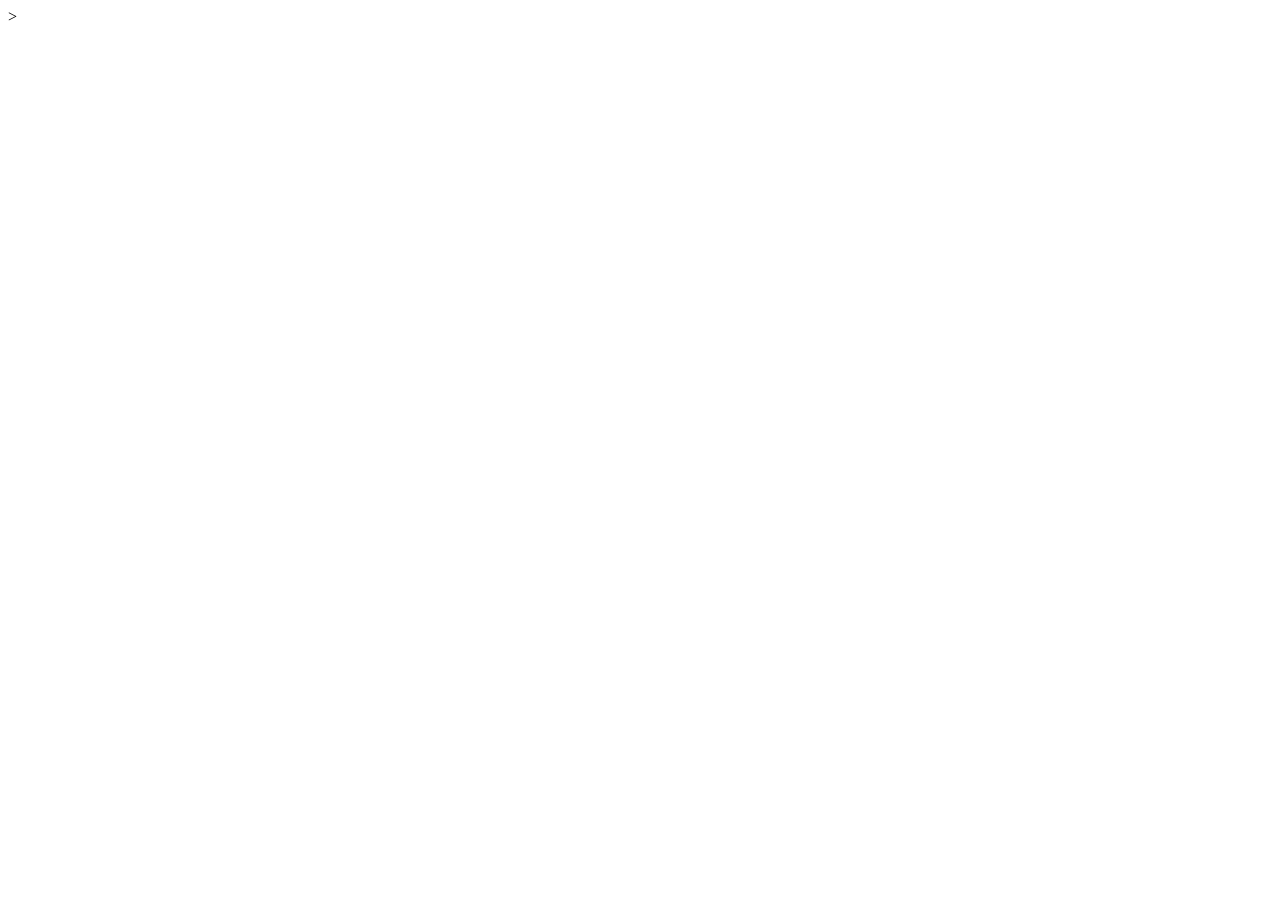
==== HTML/index.html @ 32b20caa "commit inicial" ====
<!DOCTYPE html>
<html lang='en'>
<head>
    <meta charset='utf-8'>
    <meta name='viewport' content='width=device-width, initial-scale=1'>
    <title>Page Title</title>
</head>
<body>
    
</body>
</html>>
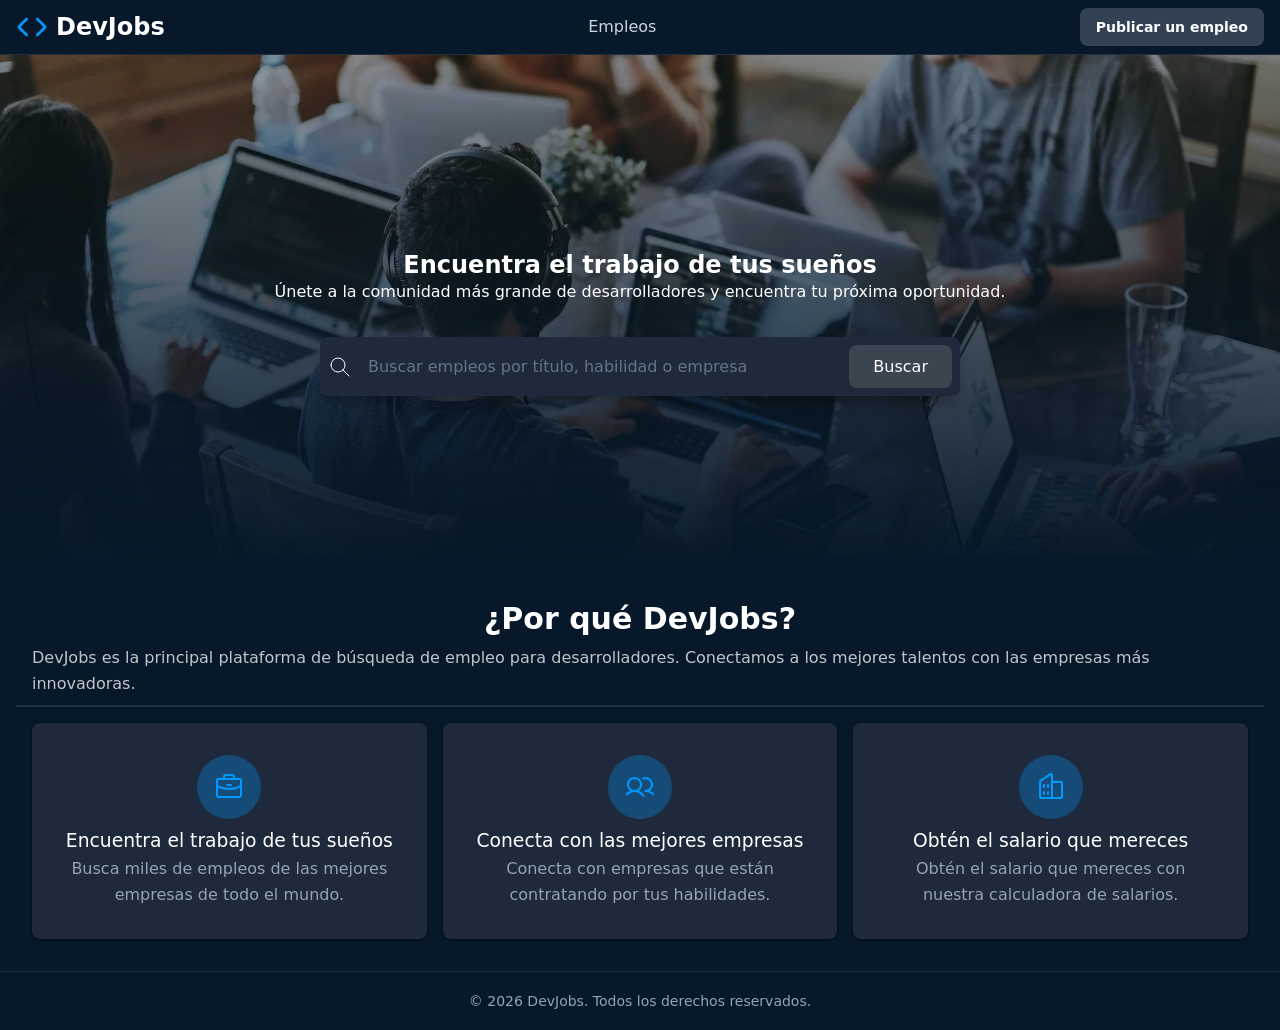
==== commit 8a1e2c80: "Arreglando el logo del header" ====
--- a/HTML/index.html
+++ b/HTML/index.html
@@ -1,14 +1,114 @@
 <!DOCTYPE html>
-<html lang='en'>
+<html lang="es">
+
 <head>
-    <meta charset='utf-8'>
-    <meta name='viewport' content='width=device-width, initial-scale=1'>
-    <title>Page Title</title>
+    <title>DevJobs - Inicio</title>
+    <meta charset="UTF-8" />
+    <meta name="description" content="Encuentra las mejores ofertas de trabajo para desarrolladores en DevJobs.">
+    <link rel="stylesheet" href="./styles.css" />
 </head>
+
 <body>
-    
+    <header>
+        <h1>
+            <svg fill="none" stroke="currentColor" stroke-linecap="round" stroke-linejoin="round" stroke-width="2"
+                viewBox="0 0 24 24" xmlns="http://www.w3.org/2000/svg">
+                <polyline points="16 18 22 12 16 6"></polyline>
+                <polyline points="8 6 2 12 8 18"></polyline>
+            </svg>
+            DevJobs
+        </h1>
+
+        <nav>
+            <!-- <a href=""
+            target="_blank" rel="noopener noreferrer">
+                Inicio
+            </a> -->
+            <a href="empleos.html">Empleos</a>
+        </nav>
+
+        <div>
+            <a href="">Publicar un empleo</a>
+            <!-- <a href="">Iniciar sesión</a> -->
+        </div>
+    </header>
+
+    <main>
+        <section>
+        <img src="./background.webp" width="200" />
+
+        <h1>Encuentra el trabajo de tus sueños</h1>
+
+        <p>Únete a la comunidad más grande de desarrolladores y encuentra tu próxima oportunidad.</p>
+
+        <form role="search">
+            <div>
+                <svg xmlns="http://www.w3.org/2000/svg" width="24" height="24" viewBox="0 0 24 24" fill="none"
+                    stroke="currentColor" stroke-width="1" stroke-linecap="round" stroke-linejoin="round"
+                    class="icon icon-tabler icons-tabler-outline icon-tabler-search">
+                    <path stroke="none" d="M0 0h24v24H0z" fill="none" />
+                    <path d="M10 10m-7 0a7 7 0 1 0 14 0a7 7 0 1 0 -14 0" />
+                    <path d="M21 21l-6 -6" />
+                </svg>
+
+                <input required type="text" placeholder="Buscar empleos por título, habilidad o empresa">
+
+                <button type="submit">Buscar</button>
+            </div>
+        </form>
+        </section>
+
+        <section>
+
+        <header>
+            <h2>¿Por qué DevJobs?</h2>
+            <p>DevJobs es la principal plataforma de búsqueda de empleo para desarrolladores. Conectamos a los mejores
+            talentos con las empresas más innovadoras.</p>
+        </header>
+
+        <footer>
+            <article>
+                <svg fill="currentColor" height="32" viewBox="0 0 256 256" width="32" xmlns="http://www.w3.org/2000/svg"
+                    aria-hidden="true">
+                    <path
+                    d="M216,56H176V48a24,24,0,0,0-24-24H104A24,24,0,0,0,80,48v8H40A16,16,0,0,0,24,72V200a16,16,0,0,0,16,16H216a16,16,0,0,0,16-16V72A16,16,0,0,0,216,56ZM96,48a8,8,0,0,1,8-8h48a8,8,0,0,1,8,8v8H96ZM216,72v41.61A184,184,0,0,1,128,136a184.07,184.07,0,0,1-88-22.38V72Zm0,128H40V131.64A200.19,200.19,0,0,0,128,152a200.25,200.25,0,0,0,88-20.37V200ZM104,112a8,8,0,0,1,8-8h32a8,8,0,0,1,0,16H112A8,8,0,0,1,104,112Z">
+                    </path>
+                </svg>
+                <h3>Encuentra el trabajo de tus sueños</h3>
+                <p>Busca miles de empleos de las mejores empresas de todo el mundo.</p>
+            </article>
+
+            <article>
+                <svg fill="currentColor" height="32" viewBox="0 0 256 256" width="32" xmlns="http://www.w3.org/2000/svg"
+                    aria-hidden="true">
+                    <path
+                    d="M117.25,157.92a60,60,0,1,0-66.5,0A95.83,95.83,0,0,0,3.53,195.63a8,8,0,1,0,13.4,8.74,80,80,0,0,1,134.14,0,8,8,0,0,0,13.4-8.74A95.83,95.83,0,0,0,117.25,157.92ZM40,108a44,44,0,1,1,44,44A44.05,44.05,0,0,1,40,108Zm210.14,98.7a8,8,0,0,1-11.07-2.33A79.83,79.83,0,0,0,172,168a8,8,0,0,1,0-16,44,44,0,1,0-16.34-84.87,8,8,0,1,1-5.94-14.85,60,60,0,0,1,55.53,105.64,95.83,95.83,0,0,1,47.22,37.71A8,8,0,0,1,250.14,206.7Z">
+                    </path>
+                </svg>
+                <h3>Conecta con las mejores empresas</h3>
+                <p>Conecta con empresas que están contratando por tus habilidades.</p>
+            </article>
+
+            <article>
+                <svg fill="currentColor" height="32" viewBox="0 0 256 256" width="32" xmlns="http://www.w3.org/2000/svg"
+                    aria-hidden="true">
+                    <path
+                    d="M240,208H224V96a16,16,0,0,0-16-16H144V32a16,16,0,0,0-24.88-13.32L39.12,72A16,16,0,0,0,32,85.34V208H16a8,8,0,0,0,0,16H240a8,8,0,0,0,0-16ZM208,96V208H144V96ZM48,85.34,128,32V208H48ZM112,112v16a8,8,0,0,1-16,0V112a8,8,0,1,1,16,0Zm-32,0v16a8,8,0,0,1-16,0V112a8,8,0,1,1,16,0Zm0,56v16a8,8,0,0,1-16,0V168a8,8,0,0,1,16,0Zm32,0v16a8,8,0,0,1-16,0V168a8,8,0,0,1,16,0Z">
+                    </path>
+                </svg>
+                <h3>Obtén el salario que mereces</h3>
+                <p>Obtén el salario que mereces con nuestra calculadora de salarios.</p>
+            </article>
+        </footer>
+
+        </section>
+    </main>
+
+    <footer>
+        <small>&copy; 2026 DevJobs. Todos los derechos reservados.</small>
+    </footer>
+
 </body>
-</html>>
 
+</html>
 
-
--- a/HTML/styles.css
+++ b/HTML/styles.css
@@ -0,0 +1,316 @@
+* {
+  margin: 0;
+  padding: 0;
+  box-sizing: border-box;
+}
+
+:root {
+  --primary: #3b4550;
+  --primary-dark: #0a3d66;
+  --primary-hover: #0d5ba8;
+  --primary-light: #09f;
+  --background: #06182a;
+  --text-primary: #ffffff;
+  --text-secondary: #cbd5e1;
+  --text-muted: #94a3b8;
+  --border: rgba(255, 255, 255, 0.1);
+  --card-bg: #1e293b;
+  --shadow: rgba(0, 0, 0, 0.3);
+  --input-bg: #1e293b;
+  --hsla-example: hsla(210, 100%, 56%, 1);
+}
+
+@font-face {
+  font-family: 'Inter Variable';
+  font-style: normal;
+  font-display: swap;
+  font-weight: 100 900;
+  src: url(https://cdn.jsdelivr.net/fontsource/fonts/inter:vf@latest/latin-wght-normal.woff2) format('woff2-variations');
+  unicode-range: U+0000-00FF,U+0131,U+0152-0153,U+02BB-02BC,U+02C6,U+02DA,U+02DC,U+0304,U+0308,U+0329,U+2000-206F,U+20AC,U+2122,U+2191,U+2193,U+2212,U+2215,U+FEFF,U+FFFD;
+}
+
+body {
+  font-family: system-ui;
+  background-color: var(--background);
+  color: var(--text-primary);
+  min-height: 100vh;
+  display: flex;
+  flex-direction: column;
+  line-height: 1.6;
+}
+
+/* Títulos principales */
+h1 {
+  font-size: 1.5rem;
+  line-height: 1.2;
+  text-wrap: balance;
+  display: flex;
+  align-items: center;
+  gap: 0.5rem;
+
+  svg {
+    width: 2rem;
+    height: 2rem;
+    color: var(--primary-light);
+  }
+}
+
+h1 + p {
+  text-wrap: balance;
+  margin-bottom: 2rem
+}
+
+/* Header */
+header {
+  border-bottom: 1px solid var(--border);
+  background: var(--background);
+  padding: .5rem 1rem;
+  display: flex;
+  align-items: center;
+  justify-content: space-between;
+  gap: 2rem;
+
+  h2 {
+    font-size: 1.25rem;
+    font-weight: 700;
+    color: var(--text-primary);
+  }
+}
+
+/* Navegación del header a otras páginas */
+nav {
+  align-items: center;
+  gap: 1rem;
+  display: flex;
+
+  a {
+    text-decoration: none;
+    color: var(--text-secondary);
+    transition: color 0.2s;
+    font-weight: 500;
+
+    &:hover, &:focus {
+      color: var(--primary);
+      outline: none;
+    }
+  }
+}
+
+/* Botones del Header */
+header div a {
+  padding: 0.5rem 1rem;
+  border-radius: 0.5rem;
+  background-color: #334155;
+  color: var(--text-primary);
+  display: inline-block;
+  font-size: 0.875rem;
+  font-weight: 700;
+  text-decoration: none;
+  /* TODO */
+}
+
+/* Hero */
+main > section:nth-child(1) {
+  height: 500px;
+  text-align: center;
+  display: flex;
+  flex-direction: column;
+  justify-content: center;
+  align-items: center;
+
+  h1 {
+    padding-top: 36px;
+  }
+
+  & > img {
+    position: absolute;
+    width: 100%;
+    height: 100%;
+    object-fit: cover;
+    z-index: -1;
+    left: 0;
+    right: 0;
+    mask-image: linear-gradient(to bottom, rgba(16, 25, 34, 1) 5%, rgba(16, 25, 34, 0) 80%);
+  }
+}
+
+/* Formulario de Búsqueda */
+form {
+  max-width: 42rem;
+  width: 100%;
+  margin: 0 auto;
+  padding-inline: 1rem;
+}
+
+form > div {
+  display: flex;
+  align-items: center;
+  background-color: var(--input-bg);
+  border-radius: 0.5rem;
+  box-shadow: 0 10px 15px -3px var(--shadow);
+  padding: 0.5rem;
+  gap: 0.5rem;
+}
+
+form span {
+  padding-left: 0.75rem;
+  color: var(--text-muted);
+  display: flex;
+  align-items: center;
+  flex-shrink: 0;
+}
+
+form input[type="text"] {
+  flex: 1;
+  background: transparent;
+  border: none;
+  outline: none;
+  color: var(--text-primary);
+  padding: 0.75rem 0.5rem;
+  font-size: 1rem;
+  font-family: inherit;
+}
+
+form input[type="text"]::placeholder {
+  color: #64748b;
+}
+
+button {
+  padding: 0.75rem 1.5rem;
+  border-radius: 0.5rem;
+  background-color: var(--primary);
+  color: white;
+  font-weight: 400;
+  border: none;
+  cursor: pointer;
+  transition: all 0.2s;
+  font-family: inherit;
+  font-size: 1rem;
+  white-space: nowrap;
+
+  &:hover, /* pseudo-clase que significa que el ratón está encima */
+  &:focus { /* pseudo-clase que significa que el elemento tiene el foco */
+    background-color: var(--primary-hover);
+    outline: 2px solid white;
+    outline-offset: 2px;
+  }
+
+  &:active { 
+    transform: scale(0.90)
+  }
+
+  &:disabled {
+    opacity: .5;
+    pointer-events: none;
+  }
+}
+
+/* Features Section */
+main > section:nth-child(2) {
+  padding-inline: 1rem;
+  background-color: var(--background);
+  padding-top: 2rem;
+
+  & > header {
+    gap: 2px;
+    flex-direction: column;
+
+    h2 {
+      margin-bottom: 0;
+    }
+
+    p {
+      opacity: .75;
+    }
+  }
+
+  & > div {
+    max-width: 1280px;
+    margin: 0 auto;
+  }
+}
+
+main > section:nth-child(2) h2 {
+  font-size: 1.875rem;
+  font-weight: 700;
+  color: var(--text-primary);
+  margin-bottom: 1rem;
+}
+
+main > section:nth-child(2) > div > div:first-child > p {
+  font-size: 1.125rem;
+  color: var(--text-muted);
+  max-width: 42rem;
+  margin: 0 auto;
+}
+
+/* Grid de Features */
+main > section:nth-child(2) footer {
+  display: grid;
+  grid-template-columns: repeat(auto-fit, minmax(280px, 1fr));
+  gap: 16px
+}
+
+/* Feature Cards */
+/* article {
+  background-color: var(--card-bg);
+  padding: 2rem;
+  margin-bottom: 16px;
+  border-radius: 0.5rem;                   
+  box-shadow: 0px 1px 3px 0 var(--shadow); 
+
+  svg {
+    color: var(--primary-light);          
+    background: rgba(0, 153, 255, 0.3);  
+    border-radius: 9999px;               
+    width: 64px;                         
+    height: 64px;                        
+    padding: 16px;                       
+  }
+
+  h3 {
+    font-weight: 500;
+  }
+
+  p {
+    color: var(--text-muted);
+  }
+} */
+
+/* Footer */
+footer {
+  background-color: var(--background);
+  border-top: 1px solid var(--border);
+  text-align: center;
+  padding: 16px;
+
+  small {
+    color: var(--text-muted);
+    font-size: 0.875rem;
+  }
+}
+
+article {
+  background-color: var(--card-bg);
+  padding: 2rem;
+  margin-bottom: 16px;
+  border-radius: 0.5rem;
+  box-shadow: 0px 1px 3px 0px rgba(0, 0, 0, 0.5);
+
+  svg {
+    color: var(--primary-light);
+    background: rgba(0, 153, 255, .3);
+    width: 64px;
+    height: 64px;
+    border-radius: 100%;
+    padding: 16px;
+  }
+
+  p {
+    color: var(--text-muted);
+  }
+
+  h3 {
+    font-weight: 500;
+  }
+}
